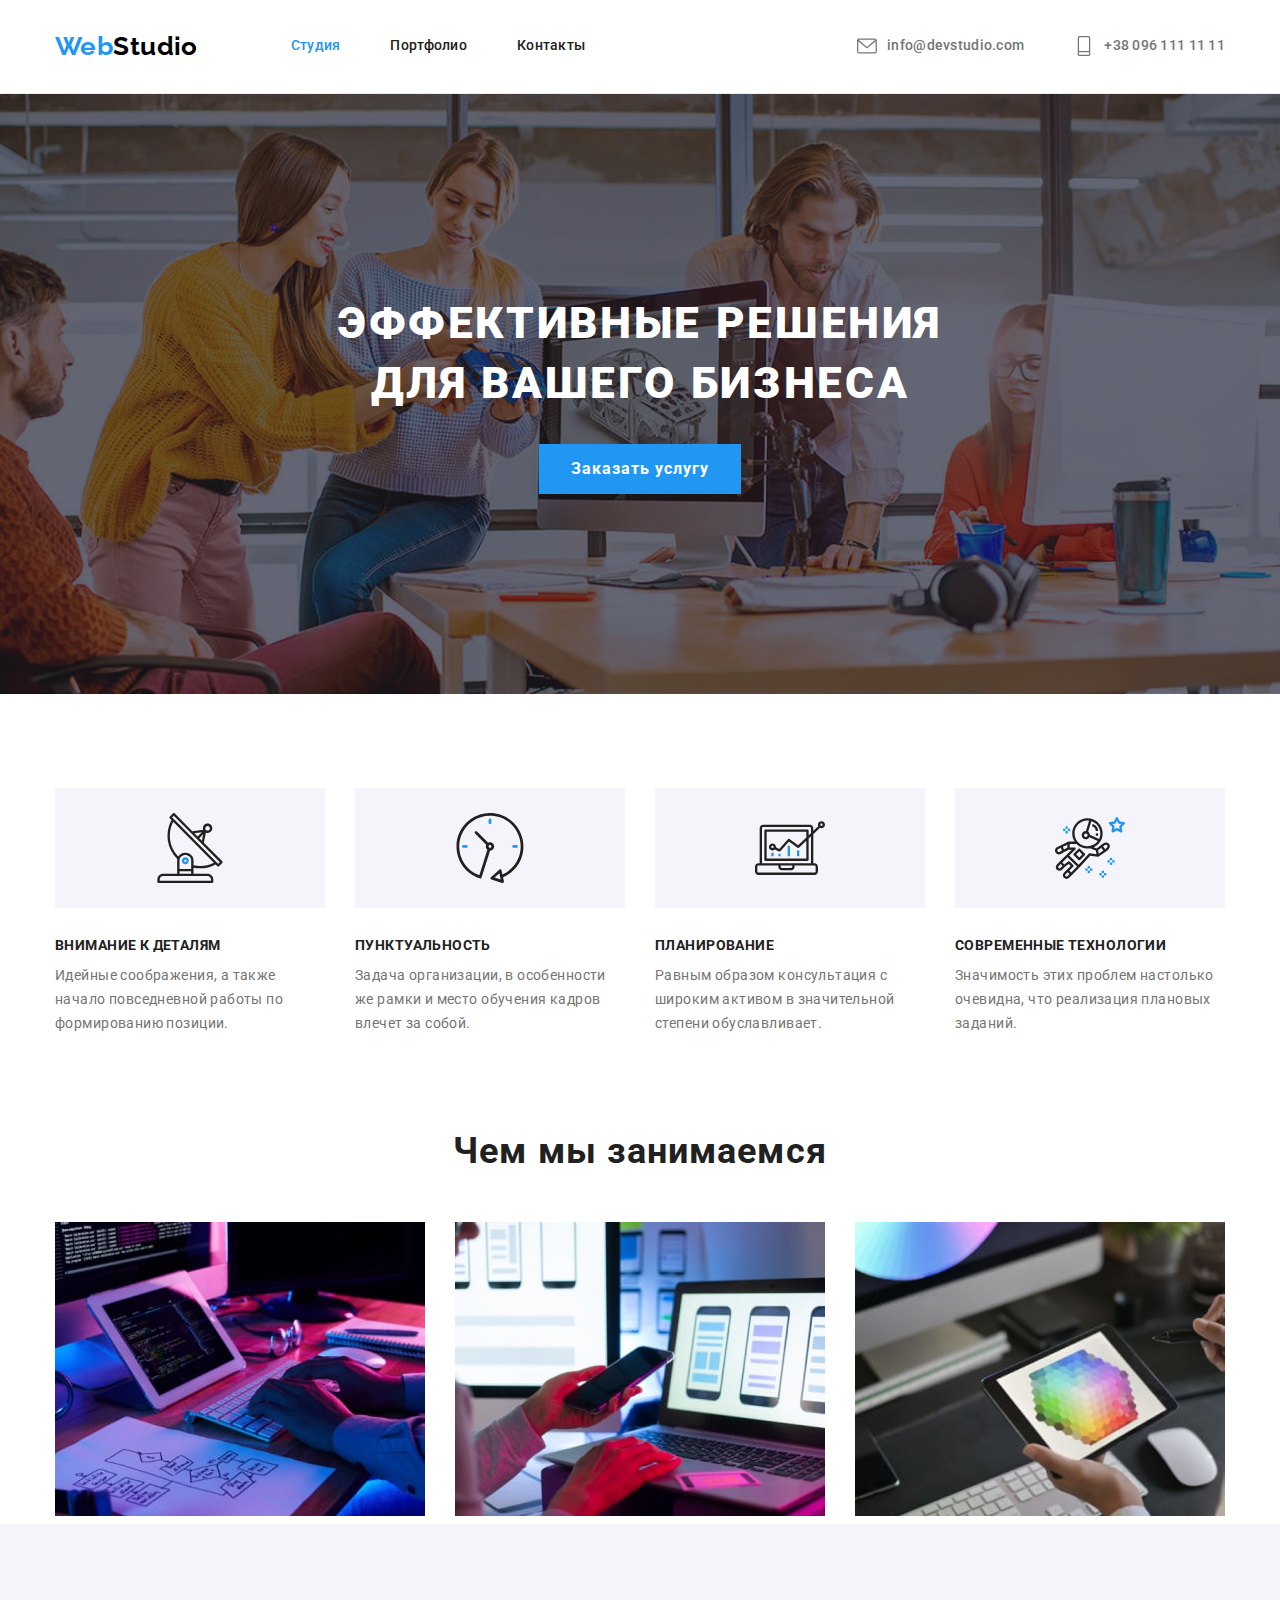
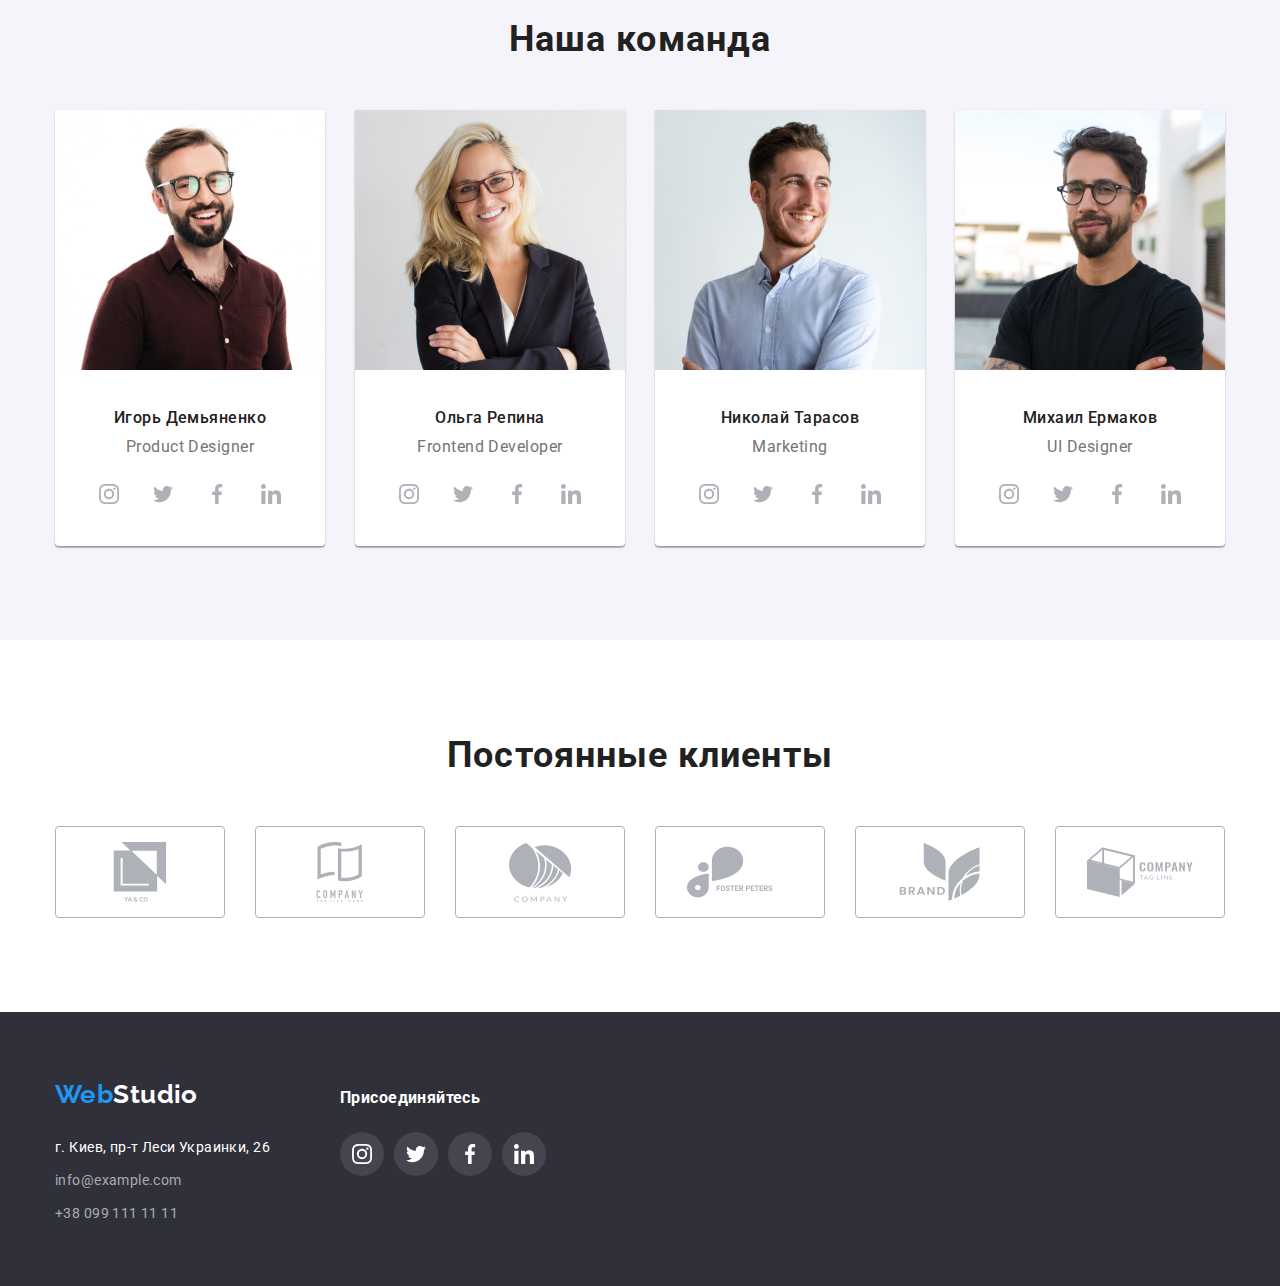
==== index.html @ f817c52b "Initial commit" ====
<!DOCTYPE html>
<html lang="ru">
  <head>
    <meta charset="UTF-8" />
    <meta http-equiv="X-UA-Compatible" content="IE=edge" />
    <meta name="viewport" content="width=device-width, initial-scale=1.0" />
    <title>WebStudio | Main</title>

    <!-- Main Fonts-->
    <link rel="preconnect" href="https://fonts.googleapis.com" />
    <link rel="preconnect" href="https://fonts.gstatic.com" crossorigin />
    <link
      href="https://fonts.googleapis.com/css2?family=Raleway:wght@700&family=Roboto:wght@400;500;700;900&display=swap"
      rel="stylesheet"
    />

    <!-- Styles normalize -->
    <link
      rel="stylesheet"
      href="https://cdn.jsdelivr.net/npm/modern-normalize@1.1.0/modern-normalize.min.css"
    />

    <!-- Main styles-->
    <link rel="stylesheet" href="./css/styles.css" />
  </head>
  <body>
    <header class="header">
      <div class="container">
        <a class="header-logo-link link" href="./index.html"
          ><span class="header-logo-main-text">Web</span
          ><span class="header-logo-secondary-text">Studio</span></a
        >
        <nav class="header-nav">
          <ul class="header-nav-list list">
            <li class="header-nav-item">
              <a class="header-nav-item-link link current" href="./index.html"
                >Студия</a
              >
            </li>
            <li class="header-nav-item">
              <a class="header-nav-item-link link" href="./portfolio.html"
                >Портфолио</a
              >
            </li>
            <li class="header-nav-item">
              <a class="header-nav-item-link link" href="">Контакты</a>
            </li>
          </ul>
        </nav>
        <ul class="header-contacts-list list">
          <li class="header-contacts-item">
            <a
              class="header-contacts-item-link link"
              href="mailto:info@devstudio.com"
            >
              <svg class="header-contacts-item-logo">
                <use href="./images/sprite_opt.svg#icon-envelope"></use>
              </svg>
              info@devstudio.com
            </a>
          </li>
          <li class="header-contacts-item">
            <a class="header-contacts-item-link link" href="tel:+380961111111">
              <svg class="header-contacts-item-logo">
                <use href="./images/sprite_opt.svg#icon-telephone"></use>
              </svg>
              +38 096 111 11 11</a
            >
          </li>
        </ul>
      </div>
    </header>
    <main>
      <!-- section Hero-->
      <section class="hero">
        <div class="container">
          <h1 class="hero-title">Эффективные решения для вашего бизнеса</h1>
          <button class="hero-btn" type="button">Заказать услугу</button>
        </div>
      </section>
      <!-- section Why we-->
      <section class="whywe">
        <div class="container">
          <h2 class="sub-title-invisible">Почему выбрать нас?</h2>
          <ul class="whywe-list list">
            <li class="whywe-item details">
              <h3 class="whywe-item-title">Внимание к деталям</h3>
              <p class="whywe-item-txt">
                Идейные соображения, а также начало повседневной работы по
                формированию позиции.
              </p>
            </li>
            <li class="whywe-item punctuality">
              <h3 class="whywe-item-title">Пунктуальность</h3>
              <p class="whywe-item-txt">
                Задача организации, в особенности же рамки и место обучения
                кадров влечет за собой.
              </p>
            </li>
            <li class="whywe-item planning">
              <h3 class="whywe-item-title">Планирование</h3>
              <p class="whywe-item-txt">
                Равным образом консультация с широким активом в значительной
                степени обуславливает.
              </p>
            </li>
            <li class="whywe-item modern">
              <h3 class="whywe-item-title">Современные технологии</h3>
              <p class="whywe-item-txt">
                Значимость этих проблем настолько очевидна, что реализация
                плановых заданий.
              </p>
            </li>
          </ul>
        </div>
      </section>
      <!-- section What we do-->
      <section class="wahtwedo">
        <div class="container">
          <h2 class="sub-title">Чем мы занимаемся</h2>
          <ul class="whatwedo-list list">
            <li class="whatwedo-item">
              <img
                class="whatwedo-item-img"
                src="./images/tablet_keyboard-min.jpg"
                alt="Рабочий стол с планшетом и клавиаторой"
                width="370"
                height="294"
              />
            </li>
            <li class="whatwedo-item">
              <img
                class="whatwedo-item-img"
                src="./images/note_phone-min.jpg"
                alt="Рабочий стол с ноутбуком"
                width="370"
                height="294"
              />
            </li>
            <li class="whatwedo-item">
              <img
                class="whatwedo-item-img"
                src="./images/tablet-min.jpg"
                alt="Планшет в руке у человека"
                width="370"
                height="294"
              />
            </li>
          </ul>
        </div>
      </section>
      <!-- section Our team-->
      <section class="ourteam">
        <div class="container">
          <h2 class="sub-title">Наша команда</h2>
          <ul class="ourteam-list list">
            <li class="ourteam-item">
              <img
                class="ourteam-item-img"
                src="./images/demyanenko-min.jpg"
                alt="Игорь Демьяненко"
                width="270"
                height="260"
              />
              <div class="ourteam-item-box">
                <h3 class="ourteam-item-title">Игорь Демьяненко</h3>
                <p class="ourteam-item-text" lang="en">Product Designer</p>
                <ul class="ourteam-item-socials-list list">
                  <li class="ourteam-item-socials-item">
                    <a class="ourteam-item-socials-link" href="">
                      <svg class="ourteam-item-socials-logo">
                        <use
                          href="./images/sprite_opt.svg#icon-instagram"
                        ></use>
                      </svg>
                    </a>
                  </li>
                  <li class="ourteam-item-socials-item">
                    <a class="ourteam-item-socials-link" href="">
                      <svg class="ourteam-item-socials-logo">
                        <use href="./images/sprite_opt.svg#icon-twitter"></use>
                      </svg>
                    </a>
                  </li>
                  <li class="ourteam-item-socials-item">
                    <a class="ourteam-item-socials-link" href="">
                      <svg class="ourteam-item-socials-logo">
                        <use href="./images/sprite_opt.svg#icon-facebook"></use>
                      </svg>
                    </a>
                  </li>
                  <li class="ourteam-item-socials-item">
                    <a class="ourteam-item-socials-link" href="">
                      <svg class="ourteam-item-socials-logo">
                        <use href="./images/sprite_opt.svg#icon-linkedin"></use>
                      </svg>
                    </a>
                  </li>
                </ul>
              </div>
            </li>
            <li class="ourteam-item">
              <img
                class="ourteam-item-img"
                src="./images/repina-min.jpg"
                alt="Ольга Репина"
                width="270"
                height="260"
              />
              <div class="ourteam-item-box">
                <h3 class="ourteam-item-title">Ольга Репина</h3>
                <p class="ourteam-item-text" lang="en">Frontend Developer</p>
                <ul class="ourteam-item-socials-list list">
                  <li class="ourteam-item-socials-item">
                    <a class="ourteam-item-socials-link" href="">
                      <svg class="ourteam-item-socials-logo">
                        <use
                          href="./images/sprite_opt.svg#icon-instagram"
                        ></use>
                      </svg>
                    </a>
                  </li>
                  <li class="ourteam-item-socials-item">
                    <a class="ourteam-item-socials-link" href="">
                      <svg class="ourteam-item-socials-logo">
                        <use href="./images/sprite_opt.svg#icon-twitter"></use>
                      </svg>
                    </a>
                  </li>
                  <li class="ourteam-item-socials-item">
                    <a class="ourteam-item-socials-link" href="">
                      <svg class="ourteam-item-socials-logo">
                        <use href="./images/sprite_opt.svg#icon-facebook"></use>
                      </svg>
                    </a>
                  </li>
                  <li class="ourteam-item-socials-item">
                    <a class="ourteam-item-socials-link" href="">
                      <svg class="ourteam-item-socials-logo">
                        <use href="./images/sprite_opt.svg#icon-linkedin"></use>
                      </svg>
                    </a>
                  </li>
                </ul>
              </div>
            </li>
            <li class="ourteam-item">
              <img
                class="ourteam-item-img"
                src="./images/tarasov-min.jpg"
                alt="Николай Тарасов"
                width="270"
                height="260"
              />
              <div class="ourteam-item-box">
                <h3 class="ourteam-item-title">Николай Тарасов</h3>
                <p class="ourteam-item-text" lang="en">Marketing</p>
                <ul class="ourteam-item-socials-list list">
                  <li class="ourteam-item-socials-item">
                    <a class="ourteam-item-socials-link" href="">
                      <svg class="ourteam-item-socials-logo">
                        <use
                          href="./images/sprite_opt.svg#icon-instagram"
                        ></use>
                      </svg>
                    </a>
                  </li>
                  <li class="ourteam-item-socials-item">
                    <a class="ourteam-item-socials-link" href="">
                      <svg class="ourteam-item-socials-logo">
                        <use href="./images/sprite_opt.svg#icon-twitter"></use>
                      </svg>
                    </a>
                  </li>
                  <li class="ourteam-item-socials-item">
                    <a class="ourteam-item-socials-link" href="">
                      <svg class="ourteam-item-socials-logo">
                        <use href="./images/sprite_opt.svg#icon-facebook"></use>
                      </svg>
                    </a>
                  </li>
                  <li class="ourteam-item-socials-item">
                    <a class="ourteam-item-socials-link" href="">
                      <svg class="ourteam-item-socials-logo">
                        <use href="./images/sprite_opt.svg#icon-linkedin"></use>
                      </svg>
                    </a>
                  </li>
                </ul>
              </div>
            </li>
            <li class="ourteam-item">
              <img
                class="ourteam-item-img"
                src="./images/ermakov-min.jpg"
                alt="Михаил Ермаков"
                width="270"
                height="260"
              />
              <div class="ourteam-item-box">
                <h3 class="ourteam-item-title">Михаил Ермаков</h3>
                <p class="ourteam-item-text" lang="en">UI Designer</p>
                <ul class="ourteam-item-socials-list list">
                  <li class="ourteam-item-socials-item">
                    <a class="ourteam-item-socials-link" href="">
                      <svg class="ourteam-item-socials-logo">
                        <use
                          href="./images/sprite_opt.svg#icon-instagram"
                        ></use>
                      </svg>
                    </a>
                  </li>
                  <li class="ourteam-item-socials-item">
                    <a class="ourteam-item-socials-link" href="">
                      <svg class="ourteam-item-socials-logo">
                        <use href="./images/sprite_opt.svg#icon-twitter"></use>
                      </svg>
                    </a>
                  </li>
                  <li class="ourteam-item-socials-item">
                    <a class="ourteam-item-socials-link" href="">
                      <svg class="ourteam-item-socials-logo">
                        <use href="./images/sprite_opt.svg#icon-facebook"></use>
                      </svg>
                    </a>
                  </li>
                  <li class="ourteam-item-socials-item">
                    <a class="ourteam-item-socials-link" href="">
                      <svg class="ourteam-item-socials-logo">
                        <use href="./images/sprite_opt.svg#icon-linkedin"></use>
                      </svg>
                    </a>
                  </li>
                </ul>
              </div>
            </li>
          </ul>
        </div>
      </section>

      <!-- section Our clients-->
      <section class="ourclients">
        <div class="container">
          <h2 class="sub-title">Постоянные клиенты</h2>
          <ul class="ourclients-list list">
            <li class="ourclients-item">
              <a class="ourclients-item-link" href="">
                <svg class="ourclients-logo" width="41px" height="46.7px">
                  <use href="./images/sprite_opt.svg#icon-logo_yago"></use>
                </svg>
              </a>
            </li>
            <li class="ourclients-item">
              <a class="ourclients-item-link" href="">
                <svg class="ourclients-logo" width="40px" height="52px">
                  <use href="./images/sprite_opt.svg#icon-logo_company"></use>
                </svg>
              </a>
            </li>
            <li class="ourclients-item">
              <a class="ourclients-item-link" href="">
                <svg class="ourclients-logo" width="43.46px" height="41.18px">
                  <use href="./images/sprite_opt.svg#icon-logo_company2"></use>
                </svg>
              </a>
            </li>
            <li class="ourclients-item">
              <a class="ourclients-item-link" href="">
                <svg class="ourclients-logo" width="84.44px" height="40.62px">
                  <use
                    href="./images/sprite_opt.svg#icon-logo_foster"
                  ></use></svg
              ></a>
            </li>
            <li class="ourclients-item">
              <a class="ourclients-item-link" href="">
                <svg class="ourclients-logo" width="62.644px" height="45.43px">
                  <use
                    href="./images/sprite_opt.svg#icon-logo_brand"
                  ></use></svg
              ></a>
            </li>
            <li class="ourclients-item">
              <a class="ourclients-item-link" href="">
                <svg class="ourclients-logo" width="93.79px" height="43.93px">
                  <use
                    href="./images/sprite_opt.svg#icon-logo_tagline"
                  ></use></svg
              ></a>
            </li>
          </ul>
        </div>
      </section>
    </main>
    <footer class="footer">
      <div class="container footer-box">
        <div class="footer-addresses">
          <a class="footer-logo-link link" href="./index.html"
            ><span class="footer-logo-main-text">Web</span
            ><span class="footer-logo-secondary-text">Studio</span></a
          >
          <address class="footer-address-box">
            <ul class="footer-address-list list">
              <li class="footer-address">
                <a
                  class="footer-address-link link"
                  href="https://goo.gl/maps/3AkkoBd3nNiCAt4s5"
                  target="_blank"
                  rel="noreferrer noopener"
                >
                  г. Киев, пр-т Леси Украинки, 26
                </a>
              </li>
              <li class="footer-mail">
                <a class="footer-email-link link" href="mailto:info@example.com"
                  >info@example.com</a
                >
              </li>
              <li class="footer-phone">
                <a class="footer-phone-link link" href="tel:+380991111111"
                  >+38 099 111 11 11</a
                >
              </li>
            </ul>
          </address>
        </div>
        <div class="footer-socials">
          <h3 class="footer-socials-title">Присоединяйтесь</h3>
          <div class="footer-item-socials">
            <ul class="footer-item-socials-list list">
              <li class="footer-item-socials-item">
                <a class="footer-item-socials-link" href="">
                  <svg class="footer-item-socials-logo">
                    <use href="./images/sprite_opt.svg#icon-instagram"></use>
                  </svg>
                </a>
              </li>
              <li class="footer-item-socials-item">
                <a class="footer-item-socials-link" href="">
                  <svg class="footer-item-socials-logo">
                    <use href="./images/sprite_opt.svg#icon-twitter"></use>
                  </svg>
                </a>
              </li>
              <li class="footer-item-socials-item">
                <a class="footer-item-socials-link" href="">
                  <svg class="footer-item-socials-logo">
                    <use href="./images/sprite_opt.svg#icon-facebook"></use>
                  </svg>
                </a>
              </li>
              <li class="footer-item-socials-item">
                <a class="footer-item-socials-link" href="">
                  <svg class="footer-item-socials-logo">
                    <use href="./images/sprite_opt.svg#icon-linkedin"></use>
                  </svg>
                </a>
              </li>
            </ul>
          </div>
        </div>
      </div>
    </footer>
  </body>
</html>
---- css/styles.css ----
/*
*/

:root {
  /* fonts */
  --main-font: Roboto, sans-serif;
  --secondary-font: Raleway, sans-serif;

  /* colors*/
  --main-black-color: #212121;
  --main-color: #757575;
  --nav-hover-color: #2196f3;
  --section-background-color: #2f303a;
}

body {
  font-family: var(--main-font);
  font-weight: 400;
  font-size: 14px;
  line-height: 1.71;
  /*24px or 171% */

  letter-spacing: 0.03em;

  color: var(--main-color);
  tab-size: 0px;
}

h1,
h2,
h3,
h4,
h5,
p {
  margin: 0px;
}
.container {
  width: 1200px;
  padding-left: 15px;
  padding-right: 15px;

  margin-left: auto;
  margin-right: auto;

  /* background-color: tomato; */
}
.list {
  margin: 0;
  padding: 0;
  list-style: none;
}

.link {
  text-decoration: none;
}

.link.current {
  color: var(--nav-hover-color);
}

.sub-title-invisible {
  display: none;
}

.sub-title {
  font-weight: 700;
  font-size: 36px;
  line-height: 1.17;
  text-align: center;
  letter-spacing: 0.03em;

  margin-bottom: 50px;

  color: var(--main-black-color);
}
/* header */

.header {
  padding-top: 24px;
  padding-bottom: 25px;
  background-color: #ffffff;
  border-bottom: 1px solid #ececec;
}

.header .container {
  display: flex;
  align-items: center;
}

.header-logo-link {
  margin-right: 93px;
}
.header-logo-main-text,
.header-logo-secondary-text {
  font-family: var(--secondary-font);
  font-weight: 700;
  font-size: 26px;
}

.header-logo-main-text {
  color: #2196f3;
}
.header-logo-secondary-text {
  color: #000000;
}

.header-nav-list,
.header-contacts-list {
  display: flex;
  padding: 0px;
}

.header-nav-item,
.header-contacts-item {
  margin-right: 50px;
}

.header-nav-item:last-child,
.header-contacts-item:last-child {
  margin-right: 0px;
}

.header-nav-item-link,
.header-contacts-item-link {
  font-weight: 500;
  font-size: 14px;
  line-height: 1.14;
  letter-spacing: 0.02em;
}

.header-nav-item-link {
  color: var(--main-black-color);
}

.header-contacts-list {
  margin-left: auto;
}
.header-contacts-item-link {
  display: flex;
  align-items: center;
  color: var(--main-color);
}

.header-nav-item-link:hover,
.header-nav-item-link:focus,
.header-contacts-item-link:hover,
.header-contacts-item-link:focus {
  color: var(--nav-hover-color);
}

.header-nav-item-link:active {
  color: var(--nav-hover-color);
}

.header-contacts-item-logo {
  width: 20px;
  height: 20px;
  margin-right: 10px;
  fill: var(--main-color);
}

.header-contacts-item-link:hover .header-contacts-item-logo,
.header-contacts-item-link:focus .header-contacts-item-logo {
  fill: var(--nav-hover-color);
}

/* hero */
.hero {
  padding: 200px 0px;
  max-width: 1600px;
  background-image: linear-gradient(
      rgba(47, 48, 58, 0.4),
      rgba(47, 48, 58, 0.4)
    ),
    url(../images/hero_bg_Img.png);

  background-repeat: no-repeat;
  background-position: center;
  background-size: cover;
}

.hero .container {
  text-align: center;
}

.hero-title {
  font-weight: 900;
  font-size: 44px;
  line-height: 1.36;
  /* or 136% */

  width: 696px;

  margin-left: auto;
  margin-right: auto;
  margin-bottom: 30px;

  letter-spacing: 0.06em;
  text-transform: uppercase;

  color: #ffffff;
}

.hero-btn {
  font-family: inherit;
  font-weight: 700;
  font-size: 16px;
  line-height: 1.87;
  /* identical to box height, or 187% */

  text-align: center;
  letter-spacing: 0.06em;

  padding: 10px 32px;

  border: 0px;

  background-color: #2196f3;
  color: #ffffff;
}

.hero-btn:hover {
  cursor: pointer;
  background-color: #188ce8;
}

/* why we*/

.whywe {
  padding-top: 94px;
  padding-bottom: 94px;
}
.whywe-list {
  display: flex;
}

.whywe-item {
  width: 270px;
  margin-right: 30px;
}

.whywe-item::before {
  display: block;
  content: "";
  width: 270px;
  height: 120px;
  margin-bottom: 30px;

  background-size: contain;
  background-position: center;
  background-repeat: no-repeat;
  background-size: auto 70px;

  background-color: #f5f4fa;
}

.details::before {
  background-image: url(../images/antenna.svg);
}

.punctuality::before {
  background-image: url(../images/clock.svg);
}

.planning::before {
  background-image: url(../images/diagram.svg);
}

.modern::before {
  background-image: url(../images/astronaut.svg);
}

.whywe-item:last-child {
  margin-right: 0;
}

.whywe-item-title {
  font-weight: 700;
  font-size: 14px;
  line-height: 1.14;
  letter-spacing: 0.03em;
  text-transform: uppercase;

  margin-bottom: 10px;

  color: var(--main-black-color);
}

.whywe-item-text {
  font-size: 14px;
  line-height: 1.71;
  /* or 171% */

  letter-spacing: 0.03em;

  color: var(--main-color);
}

/* what we do*/

.whatwedo {
  padding-bottom: 94px;
}

.whatwedo-list {
  display: flex;
}

.whatwedo-item {
  margin-right: 30px;
}

.whatwedo-item:last-child {
  margin-right: 0;
}
/* our team*/

.ourteam {
  padding-top: 94px;
  padding-bottom: 94px;
  background-color: #f5f4fa;
}

.ourteam-list {
  display: flex;
}
.ourteam-item {
  margin-right: 30px;
  background-color: #ffffff;

  box-shadow: 0px 1px 3px rgba(0, 0, 0, 0.12), 0px 1px 1px rgba(0, 0, 0, 0.14),
    0px 2px 1px rgba(0, 0, 0, 0.2);
  border-radius: 0px 0px 4px 4px;
}

.ourteam-item:last-child {
  margin-right: 0px;
}

.ourteam-item-box {
  padding-top: 30px;
  padding-bottom: 30px;
}

.ourteam-item-title,
.ourteam-item-text {
  display: block;
}

.ourteam-item-title {
  font-weight: 500;
  font-size: 16px;
  line-height: 19px;
  /* identical to box height */

  text-align: center;
  letter-spacing: 0.03em;

  margin-bottom: 10px;

  color: #212121;
}

.ourteam-item-text {
  padding-bottom: 16px;
  font-size: 16px;
  line-height: 1.19;
  /* identical to box height */

  text-align: center;
  letter-spacing: 0.03em;

  color: var(--main-color);
}

.ourteam-item-socials {
  margin-bottom: 30px;
}
.ourteam-item-socials-list {
  display: flex;
  align-items: center;
  justify-content: center;
}

.ourteam-item-socials-item {
  margin-right: 10px;
}

.ourteam-item-socials-item:last-child {
  margin-right: 0;
}

.ourteam-item-socials-link {
  display: flex;
  align-items: center;
  justify-content: center;
  width: 44px;
  height: 44px;
  border-radius: 50%;
  background-color: #ffffff;
}

.ourteam-item-socials-logo {
  width: 20px;
  height: 20px;
  fill: #afb1b8;
}

.ourteam-item-socials-link:hover,
.ourteam-item-socials-link:focus {
  background-color: #2196f3;
}

.ourteam-item-socials-link:hover .ourteam-item-socials-logo,
.ourteam-item-socials-link:focus .ourteam-item-socials-logo {
  fill: #ffffff;
}

/*.ourteam-item-socials-logo:hover {
  fill: #ffffff;
}
*/

/*Our clients*/

.ourclients {
  padding-top: 94px;
  padding-bottom: 94px;
}
.ourclients-list {
  display: flex;
}

.ourclients-item {
  width: 170px;
  height: 92px;
  margin-right: 30px;
}

.ourclients-item:last-child {
  margin-right: 0px;
}

.ourclients-item-link {
  display: flex;
  align-items: center;
  justify-content: center;
  width: 100%;
  height: 100%;
  border: 1px solid #afb1b8;
  box-sizing: border-box;
  border-radius: 4px;
}

.ourclients-item-link:hover,
.ourclients-item-link:focus {
  border: 1px solid #2196f3;
}
.ourclients-logo {
  width: 106px;
  height: 60px;
  fill: #afb1b8;
}

.ourclients-item-link:hover .ourclients-logo,
.ourclients-item-link:focus .ourclients-logo {
  fill: #2196f3;
}
/*Portfolio */

.portfolio {
  padding-top: 94px;
  padding-bottom: 94px;
}

/* portfolio menu*/

.portfolio-menu-list {
  display: flex;
  justify-content: center;
  margin-bottom: 50px;
}

.portfolio-menu-item {
  margin-right: 8px;
}
.portfolio-menu-item:last-child {
  margin-right: 0;
}

.portfolio-menu-btn {
  font-family: inherit;
  font-weight: 500;
  font-size: 16px;
  line-height: 1.62;
  /* identical to box height, or 162% */

  padding: 6px 22px;

  text-align: center;
  letter-spacing: 0.03em;

  cursor: pointer;

  background-color: #f5f4fa;
  color: var(--main-black-color);
  border: 0px;
}

.portfolio-menu-btn:hover,
.portfolio-menu-btn:focus,
.portfolio-menu-btn:active {
  background-color: var(--nav-hover-color);
  color: #ffffff;
  box-shadow: 0px 3px 1px rgba(0, 0, 0, 0.1), 0px 1px 2px rgba(0, 0, 0, 0.08),
    0px 2px 2px rgba(0, 0, 0, 0.12);
  border: 0px;
  border-radius: 4px;
}

/*portfolio examples */

.portfolio-examples-list {
  display: flex;
  flex-wrap: wrap;
  row-gap: 30px;
  column-gap: 30px;
}
.portfolio-examples-item {
  background-color: #ffffff;
}

.portfolio-examples-item-link {
  display: block;
}
.portfolio-examples-item-link:hover,
.portfolio-examples-item-link:focus {
  box-shadow: 0px 1px 1px rgba(0, 0, 0, 0.12), 0px 4px 4px rgba(0, 0, 0, 0.06),
    1px 4px 6px rgba(0, 0, 0, 0.16);
}
.portfolio-examples-box {
  padding: 20px 24px;
  border-bottom: 1px solid #eeeeee;
  border-left: 1px solid #eeeeee;
  border-right: 1px solid #eeeeee;
}

.portfolio-examples-item-title {
  font-weight: 700;
  font-size: 18px;
  line-height: 2;
  /* identical to box height, or 200% */

  letter-spacing: 0.06em;

  margin-bottom: 4px;

  color: var(--main-black-color);
}

.portfolio-examples-item-text {
  font-size: 16px;
  line-height: 1.87;
  /* identical to box height, or 187% */

  letter-spacing: 0.03em;

  color: var(--main-color);
}

/* footer*/

.footer {
  padding-top: 60px;
  padding-bottom: 60px;

  background-color: var(--section-background-color);
}

.footer-logo-link {
  display: block;
  margin-bottom: 20px;
}

.footer-logo-main-text,
.footer-logo-secondary-text {
  font-family: var(--secondary-font);
  font-weight: 700;
  font-size: 26px;
}

.footer-logo-main-text {
  color: #2196f3;
}
.footer-logo-secondary-text {
  color: #ffffff;
}

.footer-addresses {
  margin-right: 70px;
}

.footer-address,
.footer-mail {
  margin-bottom: 9px;
}

.footer-address-link,
.footer-email-link,
.footer-phone-link {
  font-style: normal;
  font-size: 14px;
  line-height: 1.71;
  letter-spacing: 0.03em;
}

.footer-address-link {
  color: #ffffff;
}

.footer-email-link,
.footer-phone-link {
  color: rgba(255, 255, 255, 0.6);
}

.footer-box {
  display: flex;
  align-items: baseline;
}

.footer-socials-title {
  color: white;
  margin-bottom: 20px;
}

.footer-item-socials-list {
  display: flex;
  align-items: center;
  justify-content: center;
}

.footer-item-socials-item {
  margin-right: 10px;
}

.footer-item-socials-item:last-child {
  margin-right: 0;
}

.footer-item-socials-link {
  display: flex;
  align-items: center;
  justify-content: center;
  width: 44px;
  height: 44px;
  border-radius: 50%;
  background-color: rgba(255, 255, 255, 0.1);
}

.footer-item-socials-logo {
  width: 20px;
  height: 20px;
  fill: #ffffff;
}

.footer-item-socials-link:hover,
.footer-item-socials-link:focus {
  background-color: #2196f3;
}
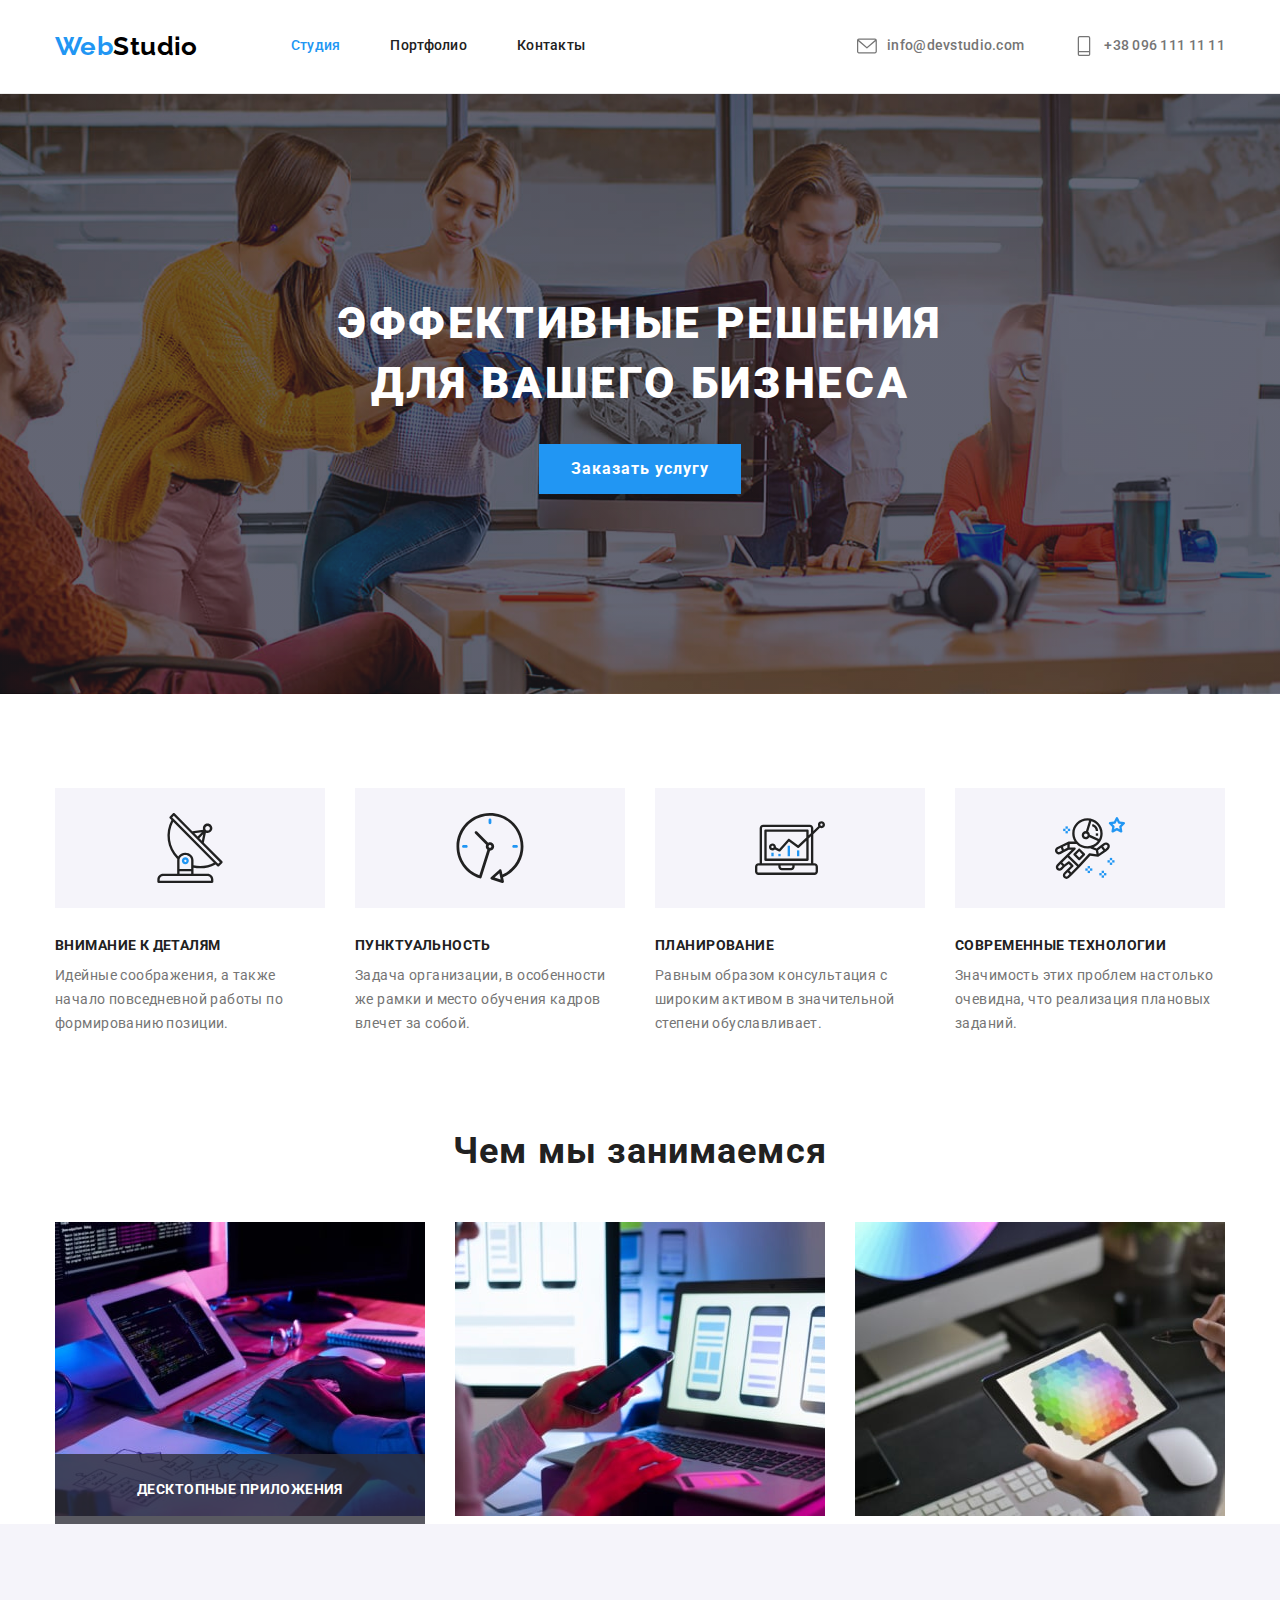
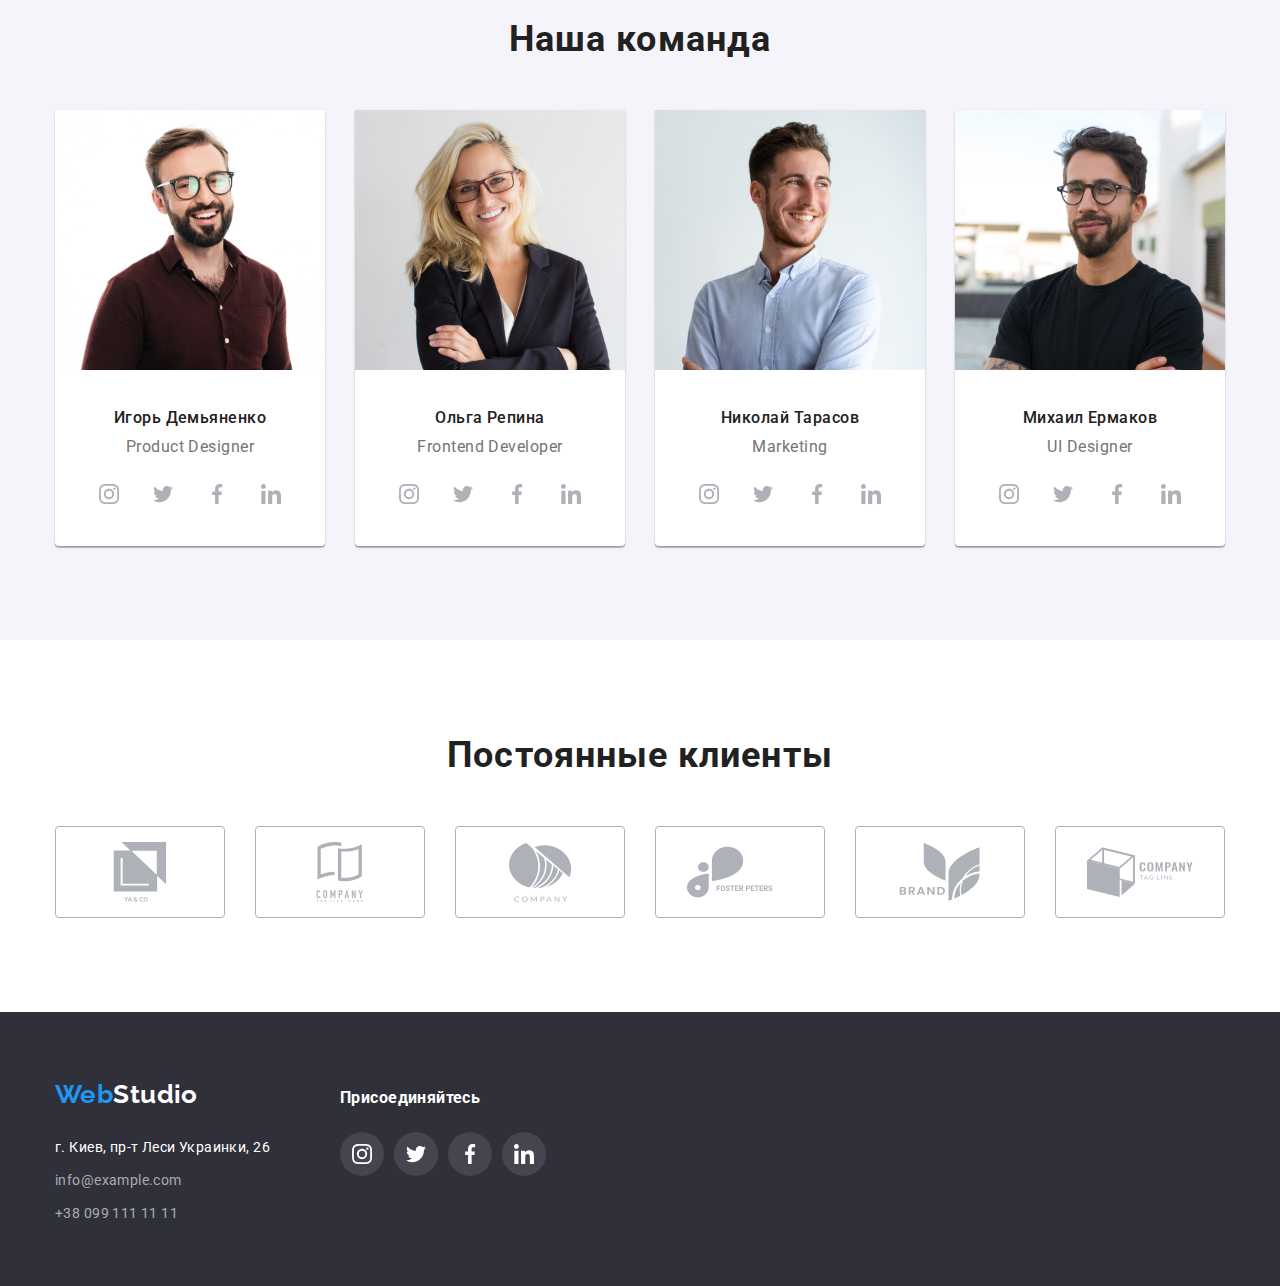
==== commit 933591b2: "Adding over-text on whatwedo sections V1" ====
--- a/index.html
+++ b/index.html
@@ -127,6 +127,7 @@
                 width="370"
                 height="294"
               />
+              <p class="whatwedo-item-desc">Десктопные приложения</p>
             </li>
             <li class="whatwedo-item">
               <img
--- a/css/styles.css
+++ b/css/styles.css
@@ -130,6 +130,7 @@
 
 .header-nav-item-link {
   color: var(--main-black-color);
+  transition: color 250ms cubic-bezier(0.4, 0, 0.2, 1);
 }
 
 .header-contacts-list {
@@ -139,6 +140,7 @@
   display: flex;
   align-items: center;
   color: var(--main-color);
+  transition: color 250ms cubic-bezier(0.4, 0, 0.2, 1);
 }
 
 .header-nav-item-link:hover,
@@ -157,6 +159,7 @@
   height: 20px;
   margin-right: 10px;
   fill: var(--main-color);
+  transition: fill 250ms cubic-bezier(0.4, 0, 0.2, 1);
 }
 
 .header-contacts-item-link:hover .header-contacts-item-logo,
@@ -214,13 +217,14 @@
   padding: 10px 32px;
 
   border: 0px;
+  cursor: pointer;
 
   background-color: #2196f3;
   color: #ffffff;
+  transition: background-color 250ms cubic-bezier(0.4, 0, 0.2, 1);
 }
 
 .hero-btn:hover {
-  cursor: pointer;
   background-color: #188ce8;
 }
 
@@ -307,11 +311,36 @@
 }
 
 .whatwedo-item {
+  position: relative;
   margin-right: 30px;
 }
 
 .whatwedo-item:last-child {
   margin-right: 0;
+}
+
+.whatwedo-item-desc {
+  display: flex;
+  position: absolute;
+  width: 370px;
+  height: 70px;
+  right: 0;
+  bottom: 0;
+
+  align-items: center;
+  justify-content: center;
+
+  font-family: "Roboto";
+  font-style: normal;
+  font-weight: 700;
+  font-size: 14px;
+  line-height: 16px;
+  text-align: center;
+  letter-spacing: 0.03em;
+  text-transform: uppercase;
+
+  color: #ffffff;
+  background-color: rgba(47, 48, 58, 0.8);
 }
 /* our team*/
 
@@ -398,12 +427,16 @@
   height: 44px;
   border-radius: 50%;
   background-color: #ffffff;
+
+  transition: background-color 250ms cubic-bezier(0.4, 0, 0.2, 1);
 }
 
 .ourteam-item-socials-logo {
   width: 20px;
   height: 20px;
   fill: #afb1b8;
+
+  transition: fill 250ms cubic-bezier(0.4, 0, 0.2, 1);
 }
 
 .ourteam-item-socials-link:hover,
@@ -450,6 +483,8 @@
   border: 1px solid #afb1b8;
   box-sizing: border-box;
   border-radius: 4px;
+
+  transition: border 250ms cubic-bezier(0.4, 0, 0.2, 1);
 }
 
 .ourclients-item-link:hover,
@@ -460,6 +495,8 @@
   width: 106px;
   height: 60px;
   fill: #afb1b8;
+
+  transition: fill 250ms cubic-bezier(0.4, 0, 0.2, 1);
 }
 
 .ourclients-item-link:hover .ourclients-logo,
@@ -505,6 +542,11 @@
   background-color: #f5f4fa;
   color: var(--main-black-color);
   border: 0px;
+  border-radius: 4px;
+
+  transition: background-color 250ms cubic-bezier(0.4, 0, 0.2, 1),
+    color 250ms cubic-bezier(0.4, 0, 0.2, 1),
+    box-shadow 250ms cubic-bezier(0.4, 0, 0.2, 1);
 }
 
 .portfolio-menu-btn:hover,
@@ -514,8 +556,6 @@
   color: #ffffff;
   box-shadow: 0px 3px 1px rgba(0, 0, 0, 0.1), 0px 1px 2px rgba(0, 0, 0, 0.08),
     0px 2px 2px rgba(0, 0, 0, 0.12);
-  border: 0px;
-  border-radius: 4px;
 }
 
 /*portfolio examples */
@@ -532,7 +572,10 @@
 
 .portfolio-examples-item-link {
   display: block;
-}
+
+  transition: box-shadow 250ms cubic-bezier(0.4, 0, 0.2, 1);
+}
+
 .portfolio-examples-item-link:hover,
 .portfolio-examples-item-link:focus {
   box-shadow: 0px 1px 1px rgba(0, 0, 0, 0.12), 0px 4px 4px rgba(0, 0, 0, 0.06),
@@ -655,6 +698,8 @@
   height: 44px;
   border-radius: 50%;
   background-color: rgba(255, 255, 255, 0.1);
+
+  transition: background-color 250ms cubic-bezier(0.4, 0, 0.2, 1);
 }
 
 .footer-item-socials-logo {
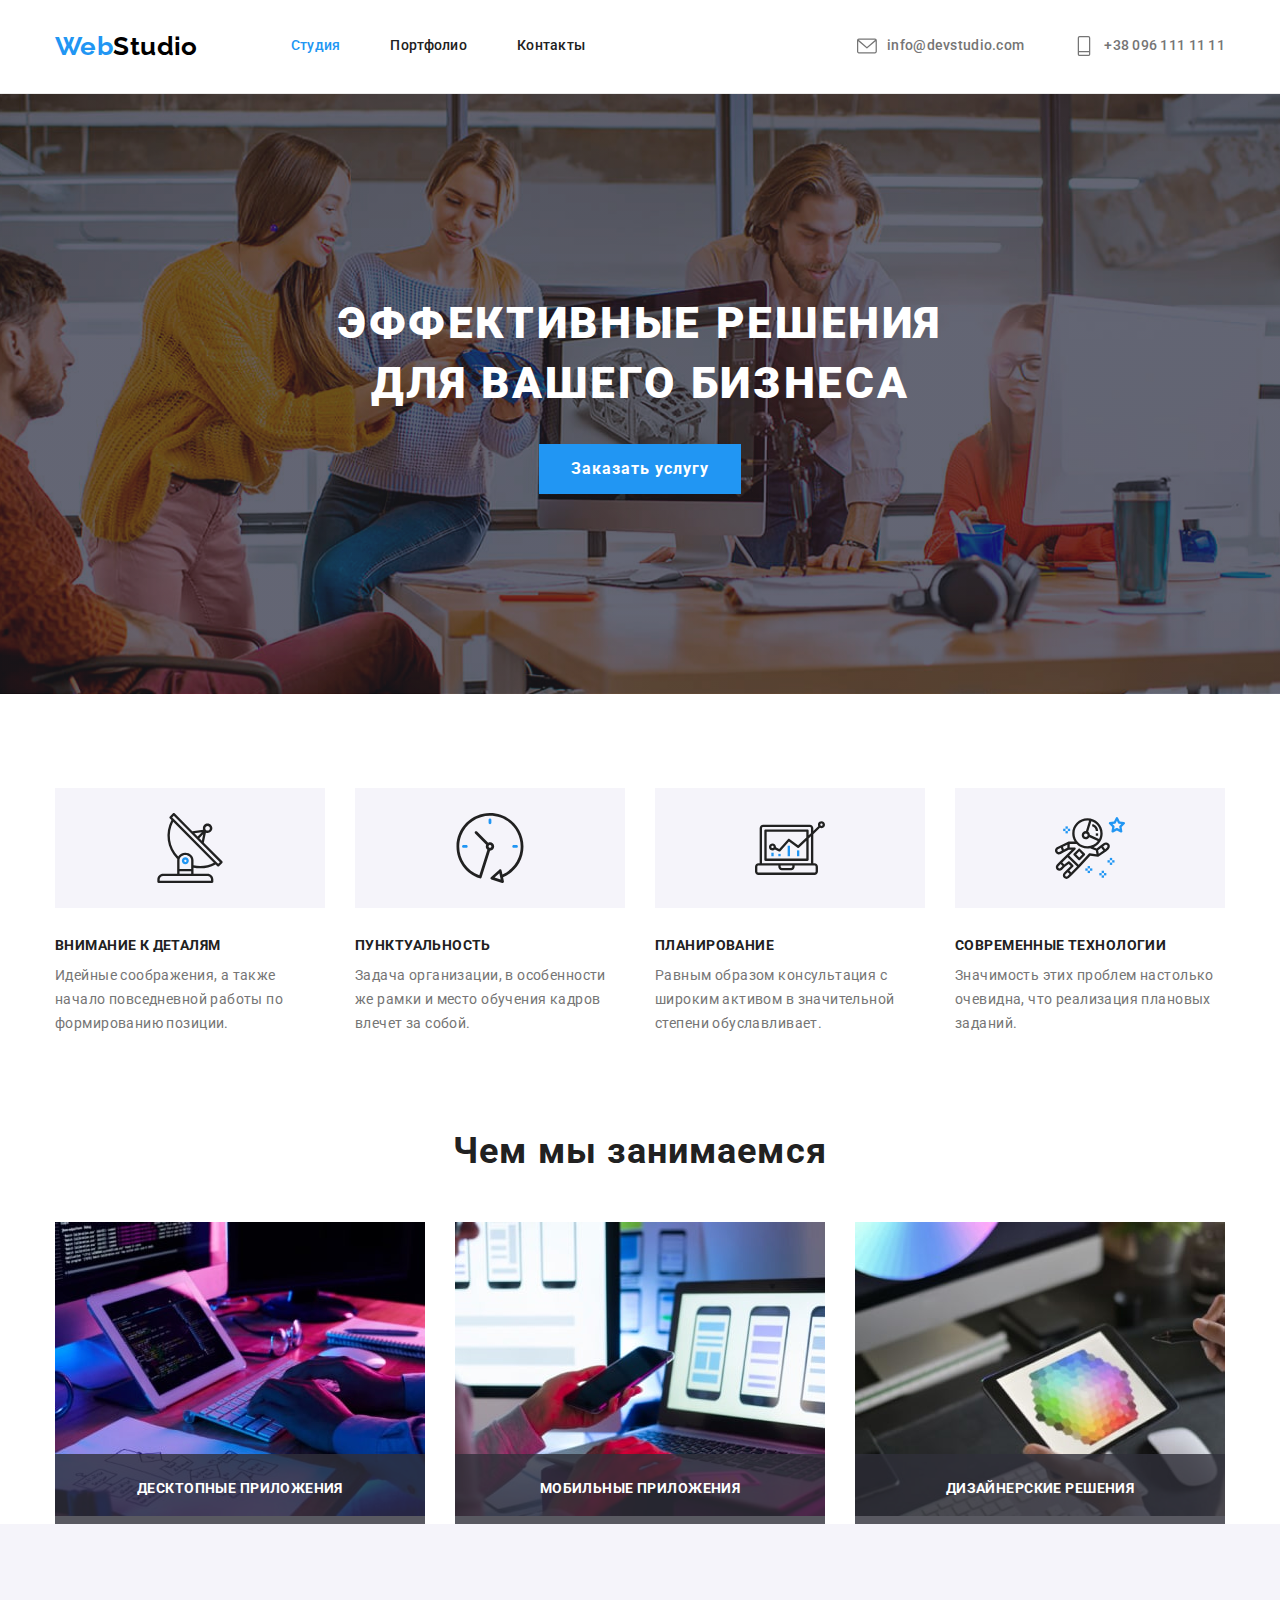
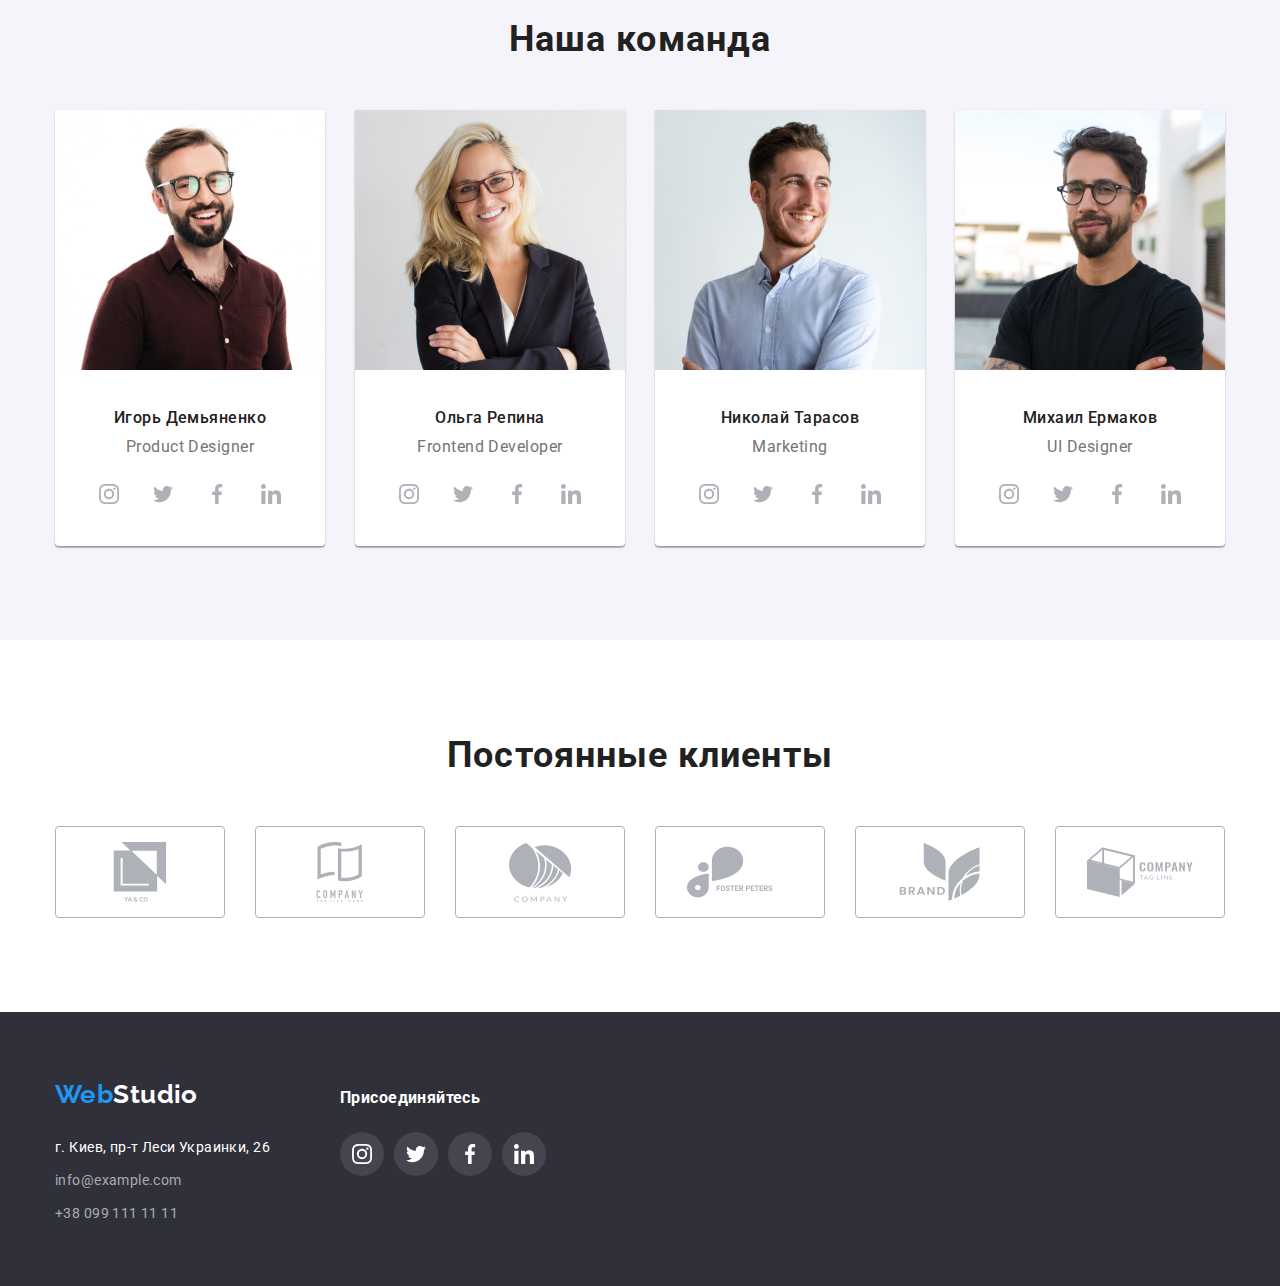
==== commit 390f6ef7: "Adding over-text on whatwedo sections V2" ====
--- a/index.html
+++ b/index.html
@@ -137,6 +137,7 @@
                 width="370"
                 height="294"
               />
+              <p class="whatwedo-item-desc">Мобильные приложения</p>
             </li>
             <li class="whatwedo-item">
               <img
@@ -146,6 +147,7 @@
                 width="370"
                 height="294"
               />
+              <p class="whatwedo-item-desc">Дизайнерские решения</p>
             </li>
           </ul>
         </div>
--- a/css/styles.css
+++ b/css/styles.css
@@ -334,7 +334,8 @@
   font-style: normal;
   font-weight: 700;
   font-size: 14px;
-  line-height: 16px;
+  line-height: 1.14;
+
   text-align: center;
   letter-spacing: 0.03em;
   text-transform: uppercase;
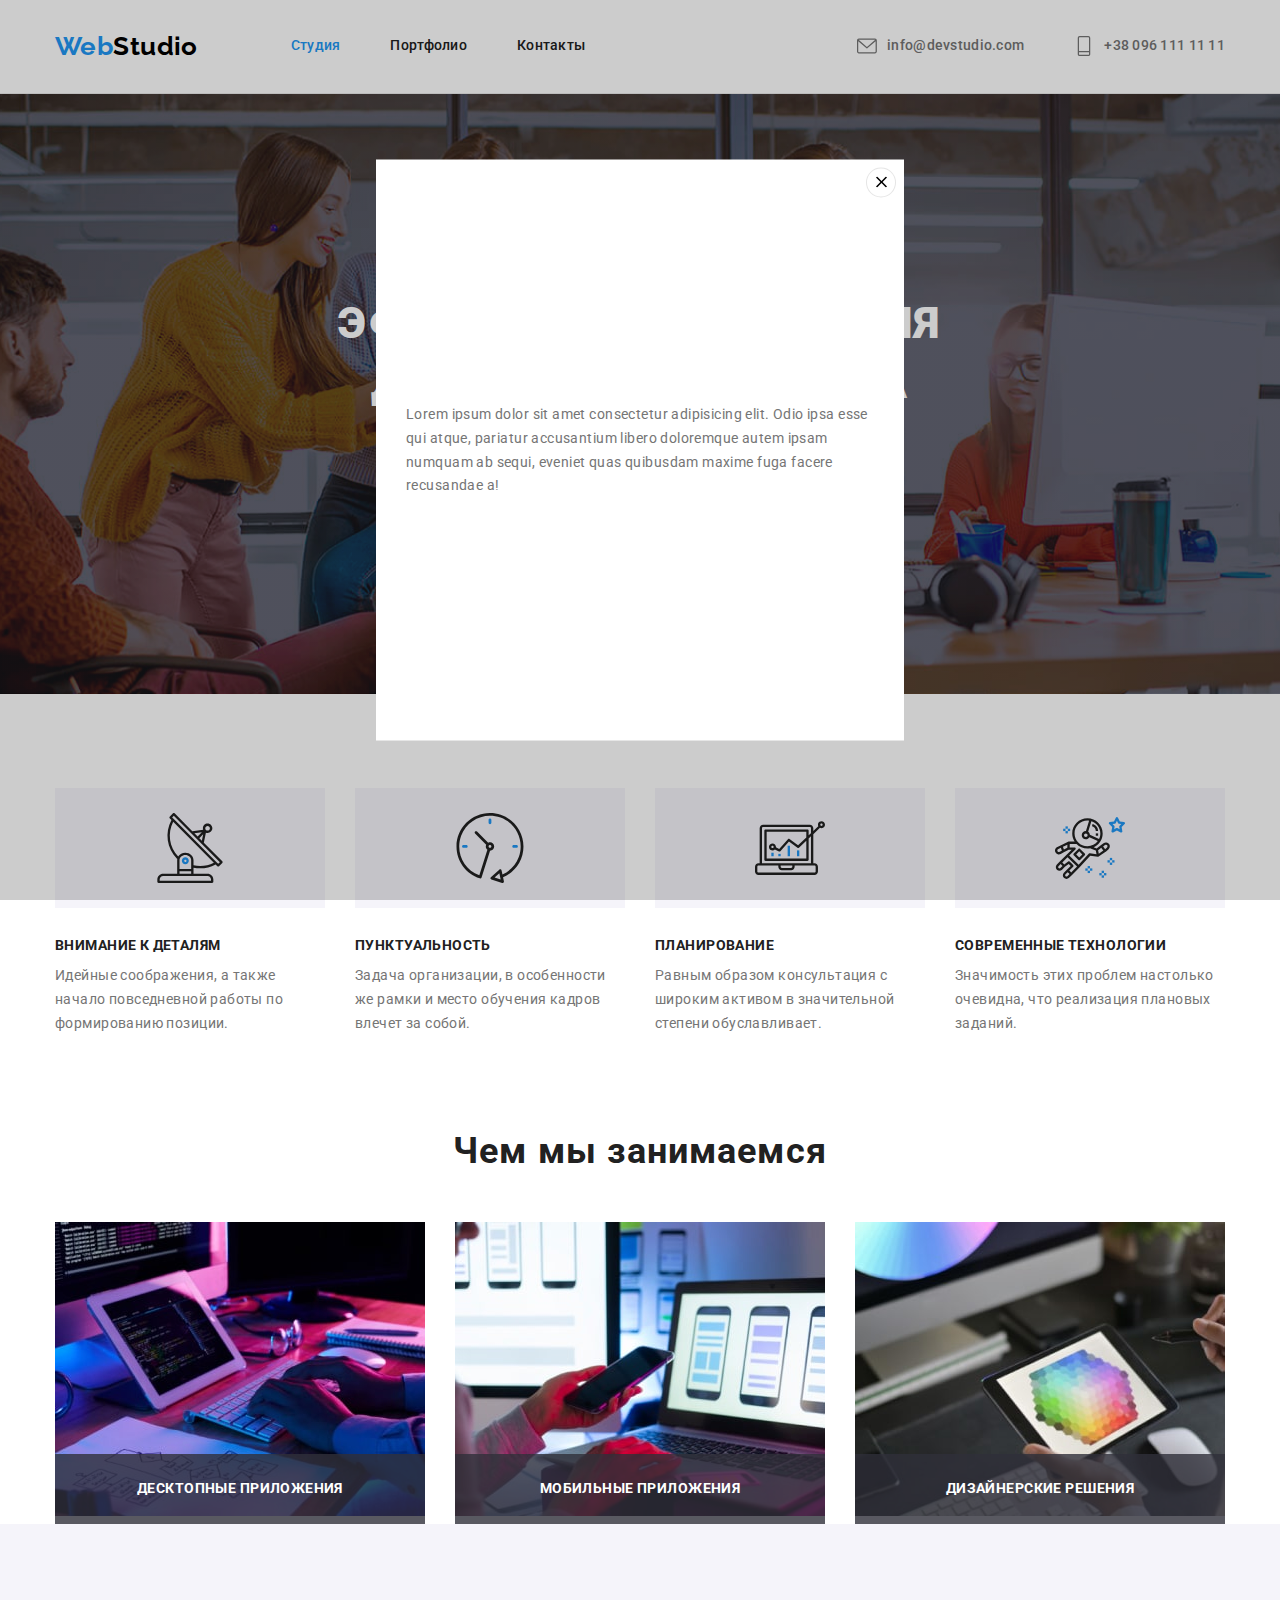
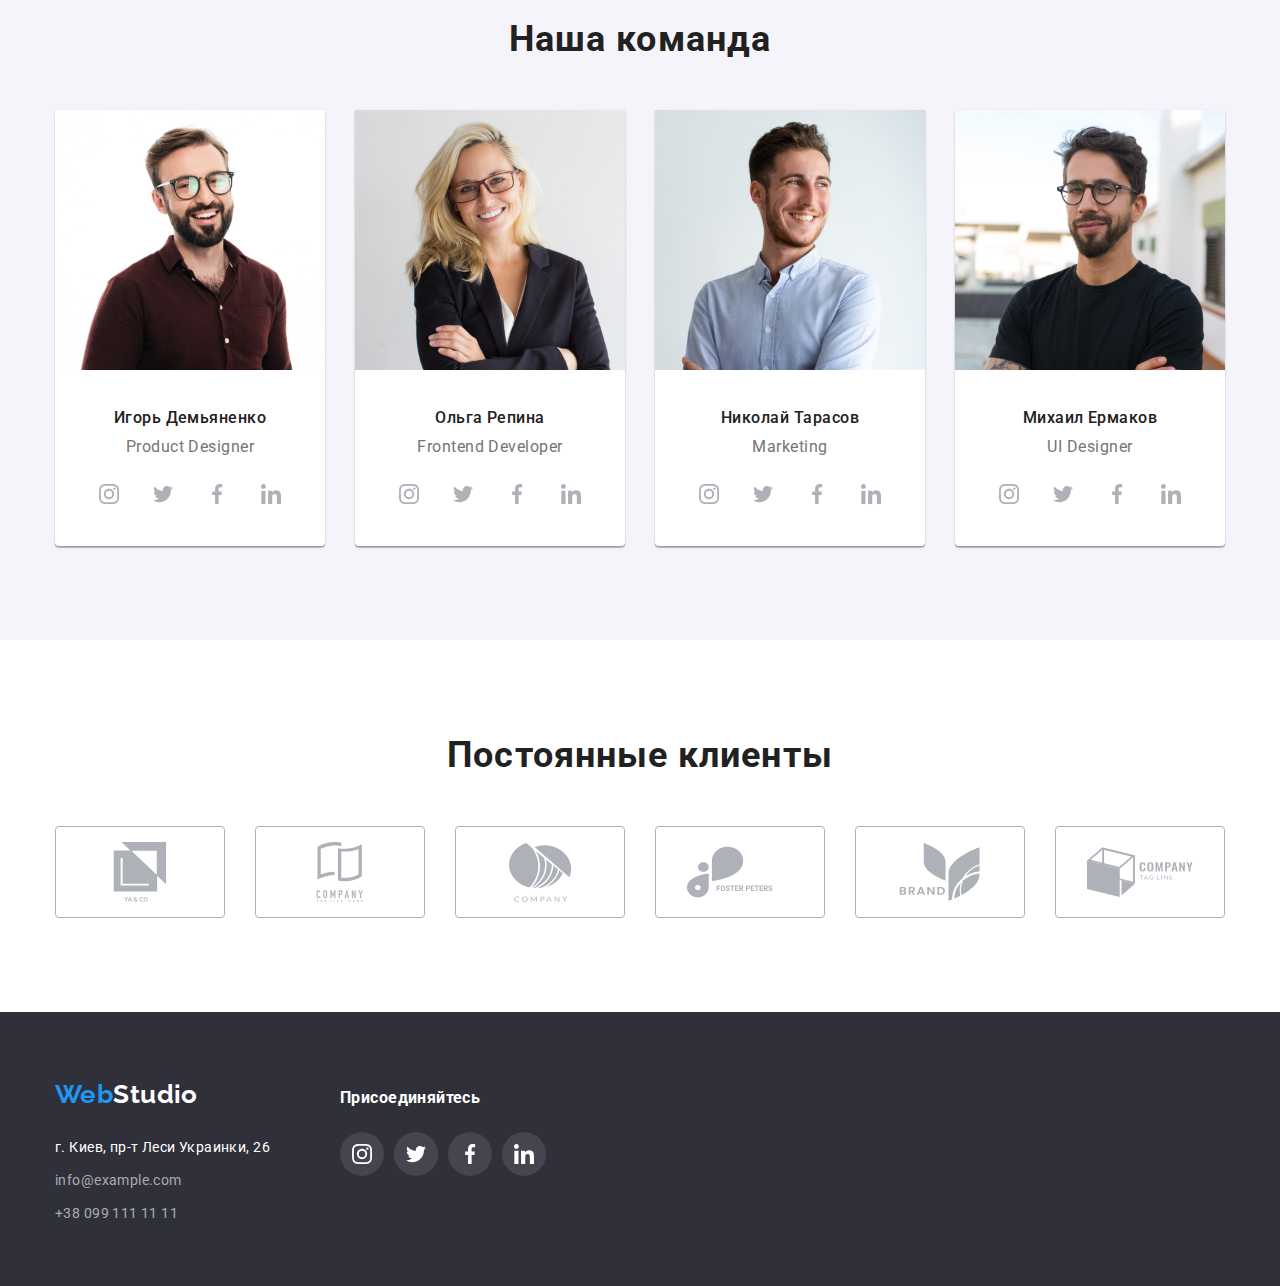
==== commit 6c327b21: "Adding modal window markup" ====
--- a/index.html
+++ b/index.html
@@ -464,5 +464,21 @@
         </div>
       </div>
     </footer>
+    <!--Modal window-->
+    <div class="backdrop">
+      <div class="modal-window">
+        <p class="modal-text">
+          Lorem ipsum dolor sit amet consectetur adipisicing elit. Odio ipsa
+          esse qui atque, pariatur accusantium libero doloremque autem ipsam
+          numquam ab sequi, eveniet quas quibusdam maxime fuga facere recusandae
+          a!
+        </p>
+        <button type="button" class="modal-btn-close">
+          <svg class="modal-btn-close-img">
+            <use href="images/sprite_opt.svg#btn-close"></use>
+          </svg>
+        </button>
+      </div>
+    </div>
   </body>
 </html>
--- a/css/styles.css
+++ b/css/styles.css
@@ -571,6 +571,38 @@
   background-color: #ffffff;
 }
 
+.portfolio-examples-item-wrap {
+  position: relative;
+  overflow: hidden;
+}
+.portfolio-examples-item-desc {
+  display: block;
+  position: absolute;
+  align-items: center;
+  justify-content: center;
+  top: 0;
+  left: 0;
+
+  width: 100%;
+  height: 100%;
+  padding: 63px 24px;
+
+  font-family: "Roboto";
+  font-style: normal;
+  font-weight: 400;
+  font-size: 18px;
+  line-height: 1.56;
+  /* or 156% */
+  letter-spacing: 0.03em;
+
+  color: #ffffff;
+  background-color: rgba(33, 150, 243, 0.9);
+
+  transform: translatey(302px);
+  transition-property: transform;
+  transition-duration: 250ms;
+  transition-timing-function: cubic-bezier(0.4, 0, 0.2, 1);
+}
 .portfolio-examples-item-link {
   display: block;
 
@@ -582,6 +614,10 @@
   box-shadow: 0px 1px 1px rgba(0, 0, 0, 0.12), 0px 4px 4px rgba(0, 0, 0, 0.06),
     1px 4px 6px rgba(0, 0, 0, 0.16);
 }
+.portfolio-examples-item-link:hover .portfolio-examples-item-desc {
+  transform: translateY(0);
+}
+
 .portfolio-examples-box {
   padding: 20px 24px;
   border-bottom: 1px solid #eeeeee;
@@ -713,3 +749,52 @@
 .footer-item-socials-link:focus {
   background-color: #2196f3;
 }
+
+.backdrop {
+  position: fixed;
+  width: 100vw;
+  height: 100vh;
+  top: 0px;
+  left: 50%;
+  transform: translateX(-50%);
+
+  background-color: rgba(0, 0, 0, 0.2);
+}
+
+.modal-window {
+  display: flex;
+  align-items: center;
+  justify-content: center;
+
+  position: absolute;
+  top: 50%;
+  left: 50%;
+  transform: translate(-50%, -50%);
+
+  width: 528px;
+  height: 581px;
+
+  padding: 0 30px;
+
+  background-color: #ffffff;
+}
+
+.modal-btn-close {
+  position: absolute;
+  right: 8px;
+  top: 8px;
+
+  width: 30px;
+  height: 30px;
+  border-radius: 50%;
+  background-color: #ffffff;
+  border: 1px solid rgba(0, 0, 0, 0.1);
+  box-sizing: border-box;
+
+  cursor: pointer;
+}
+.modal-btn-close-img {
+  width: 11px;
+  height: 11px;
+  fill: #000000;
+}
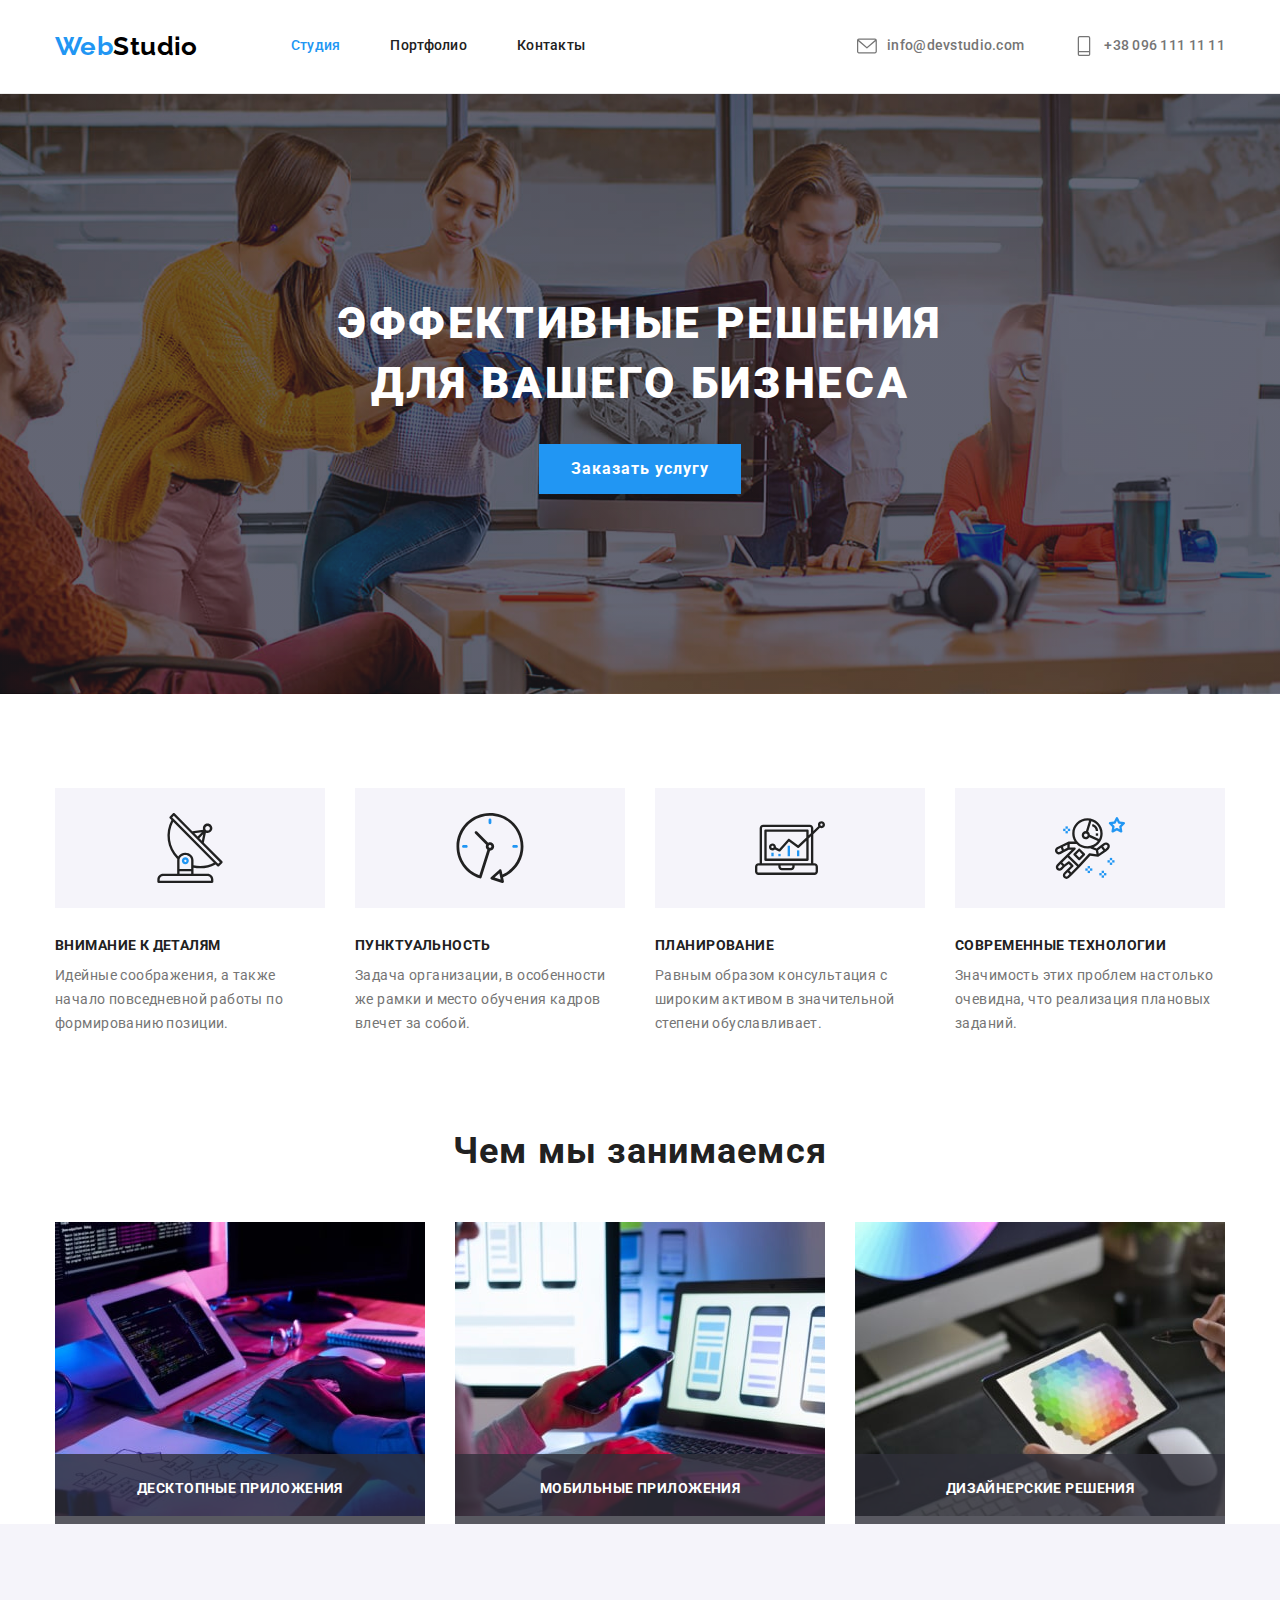
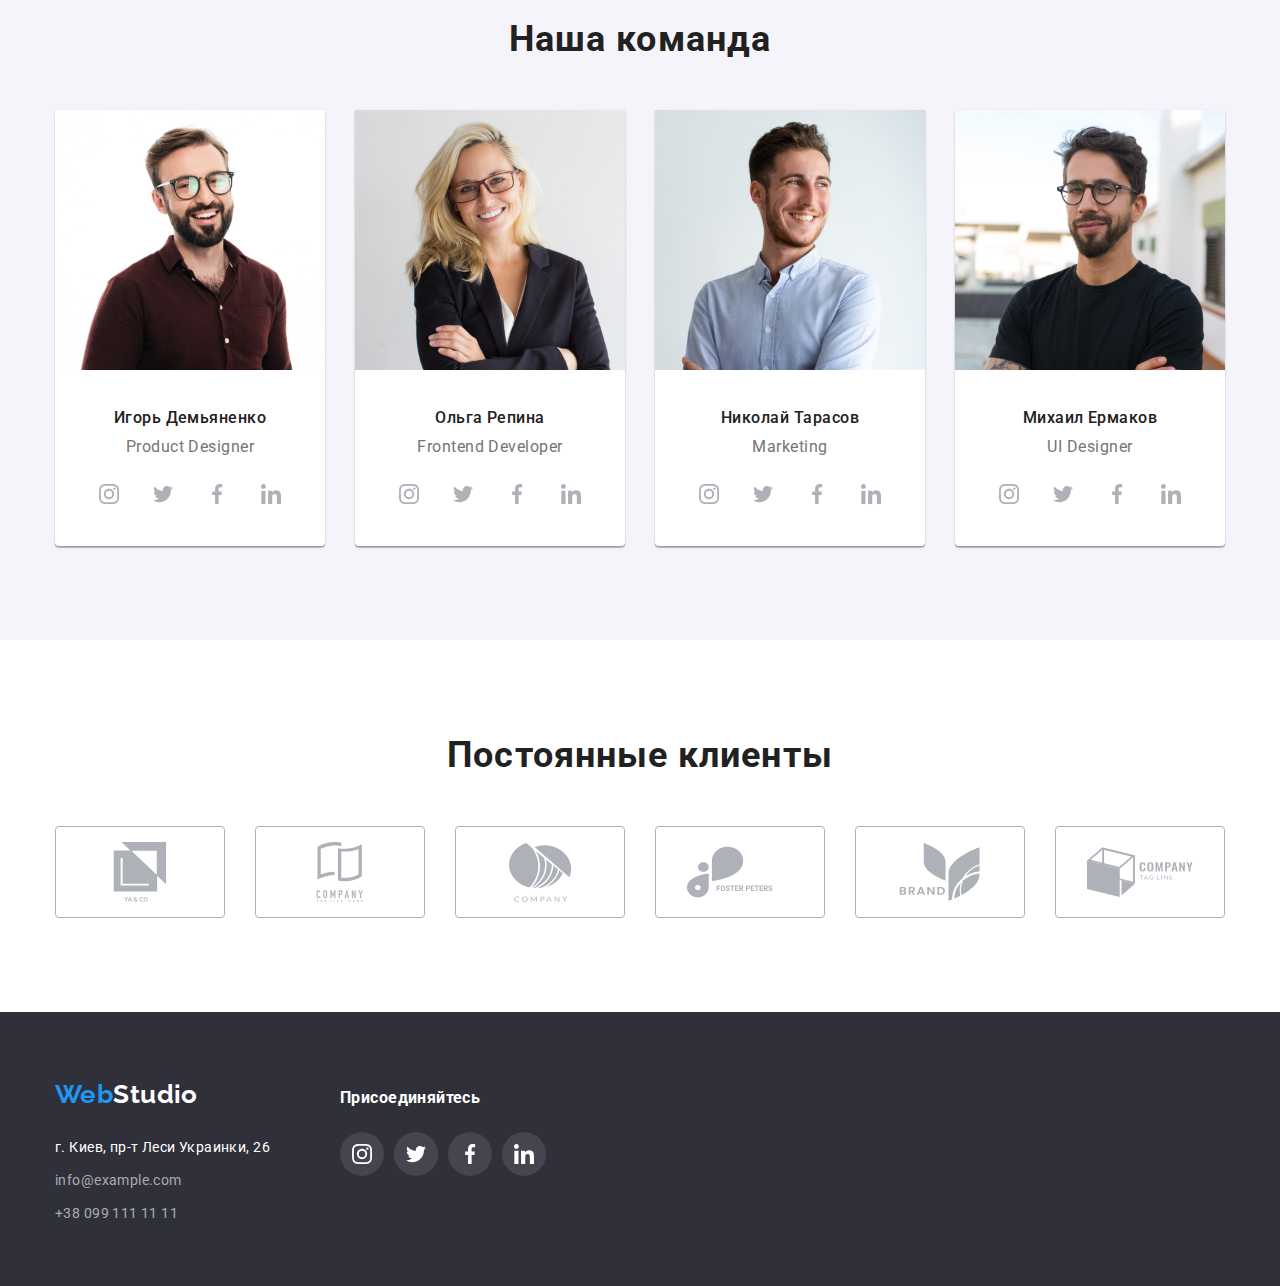
==== commit 63af5c48: "Adding a script for the modal window" ====
--- a/index.html
+++ b/index.html
@@ -75,7 +75,9 @@
       <section class="hero">
         <div class="container">
           <h1 class="hero-title">Эффективные решения для вашего бизнеса</h1>
-          <button class="hero-btn" type="button">Заказать услугу</button>
+          <button class="hero-btn" type="button" data-modal-open>
+            Заказать услугу
+          </button>
         </div>
       </section>
       <!-- section Why we-->
@@ -465,7 +467,7 @@
       </div>
     </footer>
     <!--Modal window-->
-    <div class="backdrop">
+    <div class="backdrop is-hidden" data-modal>
       <div class="modal-window">
         <p class="modal-text">
           Lorem ipsum dolor sit amet consectetur adipisicing elit. Odio ipsa
@@ -473,12 +475,15 @@
           numquam ab sequi, eveniet quas quibusdam maxime fuga facere recusandae
           a!
         </p>
-        <button type="button" class="modal-btn-close">
+        <button type="button" class="modal-btn-close" data-modal-close>
           <svg class="modal-btn-close-img">
             <use href="images/sprite_opt.svg#btn-close"></use>
           </svg>
         </button>
       </div>
     </div>
+    <!-- Scrip for modal window-->
+
+    <script src="./js/modal.js  "></script>
   </body>
 </html>
--- a/css/styles.css
+++ b/css/styles.css
@@ -759,6 +759,12 @@
   transform: translateX(-50%);
 
   background-color: rgba(0, 0, 0, 0.2);
+
+  opacity: 1;
+  visibility: visible;
+  pointer-events: initial;
+
+  transition: opacity 250ms, visibility 250ms;
 }
 
 .modal-window {
@@ -798,3 +804,9 @@
   height: 11px;
   fill: #000000;
 }
+
+.is-hidden {
+  opacity: 0;
+  visibility: hidden;
+  pointer-events: none;
+}
